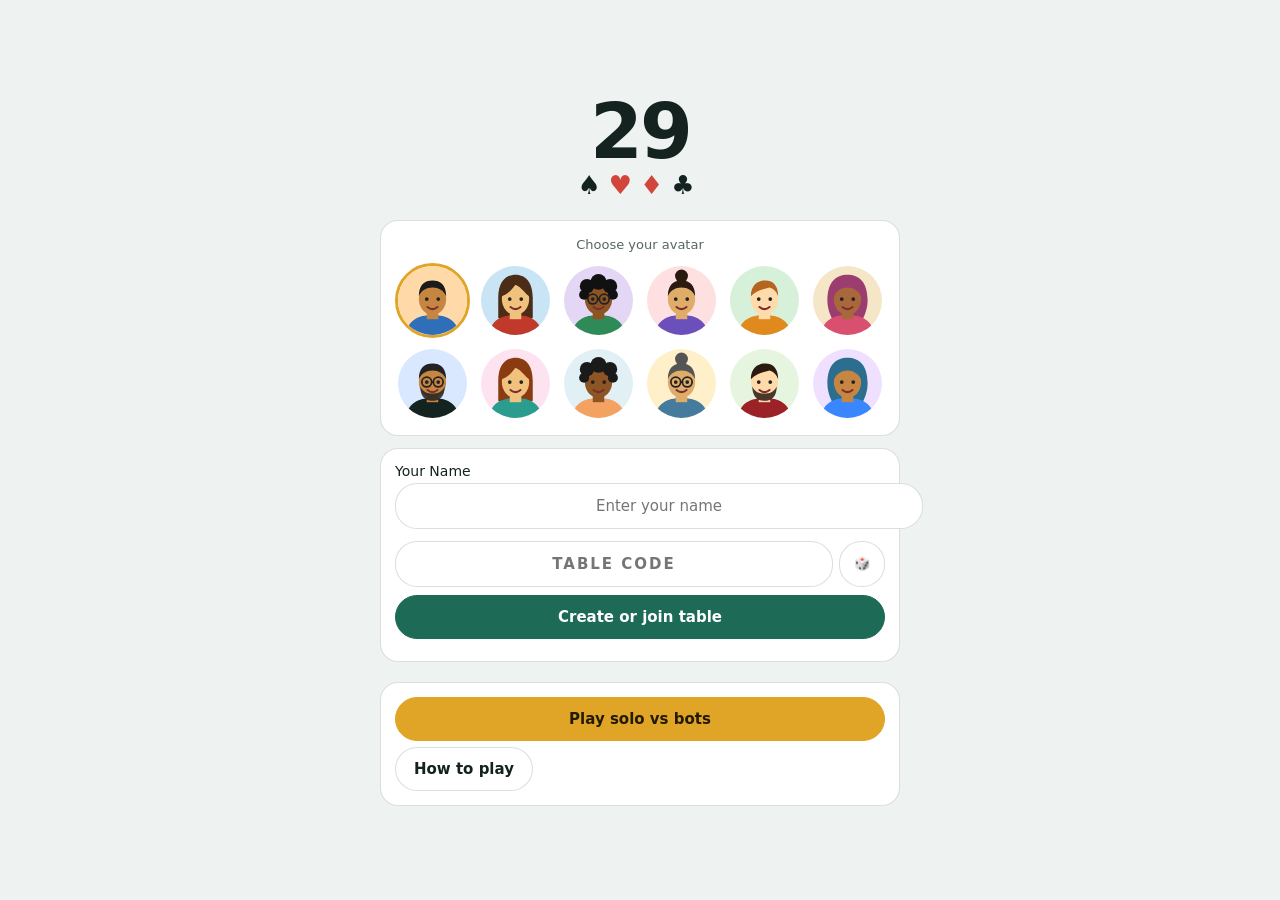
==== 29_Card_Game_v10.html @ a95c7216 "update" ====
<!DOCTYPE html>
<html lang="en"><head><meta charset="utf-8">
<meta name="viewport" content="width=device-width, initial-scale=1, viewport-fit=cover">
<meta name="theme-color" content="#0f4a3e">
<title>29 Card Game</title>
<style>
:root{--bg:#eef2f1;--sf:#fff;--tx:#14231f;--mut:#566761;--felt:#16604f;--felt2:#0e4538;--ac:#e0a526;--act:#1d6b57;--ln:#14231f26;--cw:clamp(46px,14.5vw,60px);--tw:clamp(42px,12.5vw,52px);--sr:94px;box-sizing:border-box;padding-top:env(safe-area-inset-top,0px);padding-bottom:env(safe-area-inset-bottom,0px)}
@media (prefers-color-scheme:dark){:root:not([data-theme="light"]){--bg:#0a110f;--sf:#17221f;--tx:#e6efec;--mut:#98aaa4;--felt:#12513f;--felt2:#0a3329;--act:#2f9a7e;--ln:#e6efec26}}
:root[data-theme="dark"]{--bg:#0a110f;--sf:#17221f;--tx:#e6efec;--mut:#98aaa4;--felt:#12513f;--felt2:#0a3329;--act:#2f9a7e;--ln:#e6efec26}
html,body{height:100%;margin:0;overscroll-behavior:none}
body{background:var(--bg);color:var(--tx);font-family:system-ui,-apple-system,"Segoe UI",Roboto,sans-serif;-webkit-tap-highlight-color:transparent;-webkit-user-select:none;user-select:none}
#app{max-width:480px;height:100%;margin:0 auto;display:flex;flex-direction:column}
#game{position:relative;display:flex;flex-direction:column;height:100%}
#lobby{flex:1;display:flex;flex-direction:column;justify-content:center;gap:12px;padding:24px;overflow:auto}
.logo{text-align:center;margin-bottom:8px}
.logo b{display:block;font-size:76px;line-height:1;font-weight:800;letter-spacing:-3px}
.logo span{font-size:26px;letter-spacing:8px}
.logo .r{color:#d2453a}
.lcard{background:var(--sf);border-radius:18px;padding:14px;border:1px solid var(--ln)}
#bar{display:flex;align-items:center;justify-content:space-between;gap:8px;padding:8px 14px 4px}
#chips{display:flex;gap:6px;flex-wrap:wrap}
.chip{background:var(--sf);border:1px solid var(--ln);border-radius:14px;padding:4px 10px;font-size:13px;white-space:nowrap}
.chip b{font-weight:700}
.chip.x{background:var(--ac);color:#241a00;border-color:var(--ac)}
#strip{display:flex;gap:8px;padding:4px 14px 8px}
.tm{flex:1;background:var(--sf);border:1px solid var(--ln);border-radius:14px;padding:6px 10px;display:flex;align-items:baseline;gap:8px;flex-wrap:wrap}
.tm.me{border-color:var(--act)}
.tm small{color:var(--mut);width:100%;font-size:11px}
.tm b{font-size:22px}
.tm b i{font-style:normal;font-size:13px;color:var(--mut);font-weight:500}
.tm span{margin-left:auto;font-size:12px;color:var(--mut)}
#table{position:relative;flex:1;min-height:0;margin:0 10px;border-radius:26px;background:radial-gradient(ellipse at center,var(--felt) 0%,var(--felt2) 100%);box-shadow:inset 0 0 0 3px #0003,0 4px 14px #0003;color:#fff}
.seat{position:absolute;text-align:center;font-size:13px;z-index:2}
#s2{top:10px;left:50%;transform:translateX(-50%)}
#s1{right:8px;top:50%;transform:translateY(-50%)}
#s3{left:8px;top:50%;transform:translateY(-50%)}
.av{width:44px;height:44px;border-radius:50%;background:#ffffff22;border:2px solid #ffffff55;display:flex;align-items:center;justify-content:center;font-weight:700;font-size:17px;margin:0 auto 3px;position:relative;transition:box-shadow .2s}
.on .av{border-color:var(--ac);box-shadow:0 0 0 4px #e0a52666}
.cnt{position:absolute;right:-7px;bottom:-5px;background:#000a;border-radius:10px;font-size:11px;font-weight:600;padding:1px 6px}
.sn{max-width:88px;overflow:hidden;text-overflow:ellipsis;white-space:nowrap}
.sn small{display:block;font-size:11px;color:inherit;opacity:.75;line-height:1.2}
.pic{display:block;width:100%;height:100%;border-radius:50%;overflow:hidden}
.pic svg{display:block;width:100%;height:100%}
#s0{left:50%;transform:translateX(-50%);bottom:8px}
.avg{display:grid;grid-template-columns:repeat(6,1fr);gap:8px}
.avb{padding:0;min-height:0;border:3px solid transparent;border-radius:50%;background:none;width:100%;aspect-ratio:1}
.avb.sel{border-color:var(--ac)}
#center{position:absolute;inset:0}
#cc{position:absolute;inset:0}
#fly{position:absolute;inset:0;z-index:6;pointer-events:none}
#cc .card,#fly .card{position:absolute;transform:translate(-50%,-50%)}
#cc .card,#fly .card{--cw:var(--tw)}
.s0{left:calc(50% + var(--tw)*.3);top:max(calc(100% - var(--sr) - var(--tw)*.71),calc(50% + 4px))}.s1{left:70%;top:50%}.s2{left:calc(50% - var(--tw)*.3);top:min(calc(var(--sr) + var(--tw)*.71),calc(50% - 4px))}.s3{left:30%;top:50%}
#fly .card{transition:left .7s ease-in,top .7s ease-in,opacity .7s ease-in,transform .7s ease-in}
.bonus{position:absolute;transform:translate(-50%,-50%);font-weight:800;font-size:26px;color:#ffd15c;opacity:0;transition:opacity .4s .3s;text-shadow:0 1px 4px #000}
.in0{animation:i0 .35s ease-out}.in1{animation:i3 .35s ease-out}.in2{animation:i2 .35s ease-out}.in3{animation:i1 .35s ease-out}
@keyframes i0{from{margin-top:150px;opacity:0}}@keyframes i1{from{margin-left:-150px;opacity:0}}
@keyframes i2{from{margin-top:-150px;opacity:0}}@keyframes i3{from{margin-left:150px;opacity:0}}
@media (prefers-reduced-motion:reduce){.in0,.in1,.in2,.in3{animation:none}#fly .card{transition:none}}
#tc{position:absolute;left:12px;top:10px;font-size:11px;text-align:center;opacity:.9}
.card{position:relative;width:var(--cw);height:calc(var(--cw)*1.42);background:linear-gradient(160deg,#fff 0%,#efede5 100%);color:#1b1f1d;border-radius:calc(var(--cw)*.13);border:1px solid #0004;font-family:Georgia,"Times New Roman",serif;box-shadow:0 2px 6px #0007,inset 0 0 0 2px #fff;flex:none;overflow:hidden}
.cn{position:absolute;left:calc(var(--cw)*.07);top:calc(var(--cw)*.05);width:calc(var(--cw)*.3);display:flex;flex-direction:column;align-items:center;line-height:1}
.cn b{font-size:calc(var(--cw)*.3);font-weight:700}
.cn i{font-style:normal;font-size:calc(var(--cw)*.26);margin-top:1px}
.cn.bt{left:auto;top:auto;right:calc(var(--cw)*.07);bottom:calc(var(--cw)*.05);transform:rotate(180deg)}
.pp{position:absolute;inset:0;display:flex;align-items:center;justify-content:center;font-size:calc(var(--cw)*.62);line-height:1}
.pp.md{flex-direction:column;font-size:calc(var(--cw)*.3)}
.pp.md::before{content:"";position:absolute;width:calc(var(--cw)*.6);height:calc(var(--cw)*.86);border:1.5px solid currentColor;border-radius:calc(var(--cw)*.1);opacity:.35}
.pp.md b{font-size:calc(var(--cw)*.48);font-weight:700}
.pp.md i{font-style:normal}
.pv{position:absolute;left:50%;bottom:calc(var(--cw)*.05);transform:translateX(-50%);font:700 calc(var(--cw)*.19)/1 system-ui,sans-serif;background:#1b1f1d14;color:#51635d;border-radius:8px;padding:2px 5px}
.card.r{color:#c4332b}

.back{background:radial-gradient(circle,#e0a526 0 3px,transparent 4px),repeating-linear-gradient(45deg,#24457f,#24457f 4px,#31609e 4px,#31609e 8px);border:2px solid #fff;width:30px;height:42px}
.ts{font-size:26px;line-height:1;background:#fff;color:#14231f;border-radius:50%;width:38px;height:38px;display:flex;align-items:center;justify-content:center;margin:2px auto 0}
.ts.r{color:#c0392b}
#msg{padding:8px 16px 0;font-size:14px;line-height:1.35;min-height:20px;text-align:center}
#hint{padding:0 16px;font-size:14px;color:var(--mut);text-align:center;min-height:17px;margin-top:2px}
#dock{padding:4px 10px 12px}
#act{display:flex;gap:8px;flex-wrap:wrap;justify-content:center;align-items:center;margin:6px 0;min-height:4px}
#act b{min-width:34px;text-align:center;font-size:22px}
#hand{display:flex;justify-content:center;padding-top:14px;min-height:calc(var(--cw)*1.42 + 16px)}
#hand .card{margin-left:calc(var(--cw)*-.34);cursor:pointer;transition:transform .12s}
#hand .card:first-child{margin-left:0}
#hand .ok{transform:translateY(-12px);box-shadow:0 8px 14px #0008,0 0 0 2px var(--ac)}
#hand .ok:active{transform:translateY(-20px) scale(1.05)}
#hand .dim{opacity:.4;filter:grayscale(.6)}
#hand .lock{margin-left:12px;cursor:default;outline:2px dashed var(--ac);outline-offset:1px}
#hand .lock::after{content:"locked";position:absolute;left:0;right:0;top:50%;transform:translateY(-50%);background:#14231fd0;color:#fff;font:600 calc(var(--cw)*.17)/1 system-ui,sans-serif;text-align:center;padding:4px 0}
button,input{font:inherit;font-size:15px;border-radius:22px;border:1px solid var(--ln);background:var(--sf);color:var(--tx);padding:0 18px;min-height:44px}
button{cursor:pointer;font-weight:600}
button:active{transform:scale(.97)}
button:disabled{opacity:.45}
button:focus-visible,input:focus-visible{outline:2px solid var(--ac);outline-offset:2px}
button.pri{background:var(--act);color:#fff;border-color:var(--act)}
button.gold{background:var(--ac);color:#241a00;border-color:var(--ac)}
button.sm{min-height:34px;font-size:13px;padding:0 14px}
input{width:100%;text-align:center;-webkit-user-select:text;user-select:text}
.res{text-align:center;line-height:1.5;width:100%;font-size:14px}
.seatrow{display:flex;justify-content:space-between;align-items:center;gap:8px;padding:8px 0;border-bottom:1px solid var(--ln)}
.note{font-size:13px;color:var(--mut);line-height:1.5;text-align:center;margin:0}
#sheet{position:fixed;inset:0;z-index:30;display:flex;align-items:flex-end;background:#0009}
.pn{background:var(--bg);width:100%;max-width:480px;margin:0 auto;border-radius:24px 24px 0 0;padding:18px 16px calc(18px + env(safe-area-inset-bottom,0px));max-height:82%;overflow:auto;-webkit-user-select:text;user-select:text}
.pn h2{margin:0 0 6px;font-size:18px}
table{width:100%;border-collapse:collapse;font-size:14px;margin:6px 0}
th,td{padding:6px;border-bottom:1px solid var(--ln);text-align:center}
th:first-child,td:first-child{text-align:left}
small{color:var(--mut)}
details{font-size:14px;line-height:1.5;color:var(--mut);margin-top:10px}
summary{cursor:pointer;color:var(--tx);font-weight:600}
.mb{position:fixed;inset:0;z-index:40;display:flex;align-items:center;justify-content:center;background:#000b;padding:20px}
.mp{background:var(--bg);border-radius:26px;padding:22px 18px;width:100%;max-width:380px;text-align:center;border-top:6px solid var(--ac);animation:pop .25s ease-out}
.mp.win{border-top-color:var(--act)}.mp.lose{border-top-color:#d2453a}
.mp h2{margin:0 0 6px;font-size:22px}
.mp p{margin:6px 0;font-size:14px;line-height:1.45}
.big{font-size:52px;font-weight:800;line-height:1.1;margin-top:6px}
.win .big{color:var(--act)}.lose .big{color:#d2453a}
.pick{display:flex;gap:10px;justify-content:center;margin:16px 0}
.pk{text-align:center;font-size:12px;color:var(--mut);cursor:pointer;width:calc(var(--cw) + 6px)}
.pk .card{margin:0 auto 6px;transition:transform .12s}
.pk.sel .card{outline:3px solid var(--ac);transform:translateY(-8px)}
.pk.sel{color:var(--tx);font-weight:700}
.mp{max-height:92vh;overflow:auto}
.opt{text-align:left;border:2px solid var(--ln);border-radius:14px;padding:10px 12px;margin-top:8px;cursor:pointer;background:var(--sf)}
.opt.sel{border-color:var(--ac)}
.opt b{display:block;font-size:15px}
.opt small{display:block;margin-top:2px;line-height:1.35}
#bar{flex-wrap:wrap}
.rb{display:flex;gap:5px;margin-left:auto}
.rb .sm{padding:0 10px}
#hand .sel2{transform:translateY(-26px) scale(1.06);z-index:3;box-shadow:0 12px 18px #000a,0 0 0 3px var(--ac)}
.qb{width:100%;display:flex;gap:6px;justify-content:center}
.ltbox{position:relative;height:260px;margin:8px 0;--sr:60px;--tw:60px}
.ltbox .card{position:absolute;transform:translate(-50%,-50%);--cw:60px}
.win2{outline:3px solid var(--ac)}
#rx{position:absolute;top:52px;right:14px;z-index:15;background:var(--sf);border:1px solid var(--ln);border-radius:22px;padding:6px;display:flex;gap:2px;box-shadow:0 6px 18px #0006}
#rx button{min-height:40px;width:40px;padding:0;font-size:22px;border:none;background:none}
.dots{position:absolute;top:-12px;left:50%;transform:translateX(-50%);background:#fff;border-radius:10px;padding:4px 7px;display:flex;gap:3px;box-shadow:0 1px 4px #0006;z-index:3}
.dots i{width:5px;height:5px;border-radius:50%;background:#14231f;animation:bl 1s infinite}
.dots i:nth-child(2){animation-delay:.15s}.dots i:nth-child(3){animation-delay:.3s}
@keyframes bl{0%,60%,100%{opacity:.25;transform:translateY(0)}30%{opacity:1;transform:translateY(-3px)}}
.bub{position:absolute;z-index:8;background:#fff;border-radius:18px;padding:4px 10px;font-size:28px;box-shadow:0 2px 8px #0006;animation:bp 2.4s ease-out forwards;pointer-events:none}
.b0{left:calc(50% + 34px);bottom:12px}.b1{right:62px;top:40%}.b2{left:calc(50% + 34px);top:14px}.b3{left:62px;top:40%}
@keyframes bp{0%{transform:scale(.4);opacity:0}12%{transform:scale(1.1);opacity:1}20%{transform:scale(1)}85%{opacity:1}100%{opacity:0;transform:translateY(-12px)}}
@media (prefers-reduced-motion:reduce){.dots i,.bub{animation:none}}
.late{animation:fin .35s 1.2s both}
@keyframes pop{from{transform:scale(.9);opacity:0}}@keyframes fin{from{opacity:0}}
@media (prefers-reduced-motion:reduce){.mp,.late{animation:none}}
/* trump reveal animation */
#rv{position:absolute;inset:0;z-index:9;display:flex;align-items:center;justify-content:center;pointer-events:none;border-radius:26px;background:radial-gradient(circle at 50% 50%,#000a 0%,#0007 70%);animation:rvbg 2.5s ease-in-out forwards}
.rvb{display:flex;flex-direction:column;align-items:center;gap:14px;perspective:700px;animation:rvout 2.5s ease-in forwards}
.rvk{position:relative;width:92px;height:130px;animation:rvflip 2.5s cubic-bezier(.3,.1,.2,1) forwards}
.rvf{position:absolute;inset:0;border-radius:12px;border:2px solid #fff;box-shadow:0 8px 24px #000a}
.rvbk{animation:rvbk 2.5s ease-in forwards;background:radial-gradient(circle,#e0a526 0 5px,transparent 6px),repeating-linear-gradient(45deg,#24457f,#24457f 6px,#31609e 6px,#31609e 12px)}
.rvk{--cw:92px}
.rvfr{transform:scaleX(0);border:0;animation:rvfr 2.5s ease-out forwards,rvglow 2.5s ease-out forwards}
.tface{width:100%;height:100%;border-radius:12px;background:linear-gradient(160deg,#fff 0%,#efede5 100%);color:#1b1f1d;display:flex;flex-direction:column;align-items:center;justify-content:center;font-family:Georgia,"Times New Roman",serif}
.tface.r{color:#c4332b}.tface b{font-size:58px;line-height:1;font-weight:400}.tface small{color:inherit;font-size:12px;font-weight:700;margin-top:6px;font-family:system-ui,sans-serif}
.rvfr .card{width:100%;height:100%;border-radius:12px}
.rvt{text-align:center;color:#fff;font-weight:800;font-size:20px;text-shadow:0 2px 8px #000;opacity:0;animation:rvtx 2.5s ease-out forwards}
.rvt small{display:block;font-size:13px;font-weight:600;opacity:.85;margin-top:3px}
.ts.hid{visibility:hidden}
.ts.pop{animation:tspop .45s cubic-bezier(.3,1.6,.5,1)}
@keyframes rvbg{0%{opacity:0}12%{opacity:1}82%{opacity:1}100%{opacity:0}}
@keyframes rvout{0%,80%{transform:scale(1);opacity:1}100%{transform:scale(.5);opacity:0}}
@keyframes rvflip{0%{transform:translateY(40px) scale(.4);opacity:0}14%{transform:translateY(0) scale(1);opacity:1}26%{transform:rotate(-4deg)}34%{transform:rotate(4deg)}46%{transform:translateY(-6px) scale(1.25) rotate(0)}68%,100%{transform:translateY(0) scale(1.15)}}
@keyframes rvbk{0%,44%{transform:scaleX(1)}56%,100%{transform:scaleX(0)}}
@keyframes rvfr{0%,56%{transform:scaleX(0)}68%,100%{transform:scaleX(1)}}
@keyframes rvglow{0%,55%{box-shadow:0 8px 24px #000a}68%{box-shadow:0 0 0 5px #e0a526,0 0 40px 14px #e0a526aa}100%{box-shadow:0 0 0 3px #e0a526,0 0 22px 6px #e0a52688}}
@keyframes rvtx{0%,56%{opacity:0;transform:translateY(8px)}70%,100%{opacity:1;transform:none}}
@keyframes tspop{from{transform:scale(0)}}
@media (prefers-reduced-motion:reduce){#rv,.rvb,.rvk,.rvbk,.rvfr,.rvt,.ts.pop{animation:none}.rvbk{display:none}.rvfr{transform:none}.rvk{transform:scale(1.1)}.rvt{opacity:1}}
/* six-pip match board */
:root{--poff:#c3cbc8;--pred:#ff3b30;--pblk:#0c0f0e;--pbd:#14231f55}
@media (prefers-color-scheme:dark){:root:not([data-theme="light"]){--poff:#3b4743;--pbd:#e6efec77}}
:root[data-theme="dark"]{--poff:#3b4743;--pbd:#e6efec77}
.pips{display:flex;gap:6px;align-items:center}
.pip{--d:14px;display:block;width:var(--d);height:var(--d);border-radius:50%;background:var(--poff);border:2px solid transparent;box-sizing:border-box;flex:none}
.pip.r{background:var(--pred);box-shadow:0 0 8px 1px #ff3b3099,inset 0 0 0 1px #fff4}
.pip.b{background:var(--pblk);border-color:var(--pbd);box-shadow:0 0 5px 0 #0006}
.pips.lg{gap:10px}.pips.lg .pip{--d:24px}
.pips.sm{gap:3px}.pips.sm .pip{--d:10px;border-width:1px}
.pip.chg{animation:pipc .5s ease-out}
@keyframes pipc{from{background:var(--pf);border-color:transparent;box-shadow:none;transform:scale(1.4)}}
.pips.done{animation:pdone 1.2s ease-out}
.pips.done.r{--fc:#ff3b30}.pips.done.k{--fc:#000}
@keyframes pdone{35%{transform:scale(1.1);filter:drop-shadow(0 0 7px var(--fc))}}
.pips.dly .pip.chg,.pips.dly.done{animation-delay:1.2s;animation-fill-mode:backwards}
.tm .pips{width:100%;margin-top:3px}
.board{display:grid;gap:8px;margin:10px 0}
.bteam{background:var(--sf);border:1px solid var(--ln);border-radius:14px;padding:10px 12px}
.bteam.me{border-color:var(--act)}
.bth{display:flex;align-items:flex-start;justify-content:space-between;margin-bottom:8px;text-align:left;line-height:1.3}
.bsc{font-size:26px;font-weight:800;line-height:1}
.mp .board{text-align:left}
.ht td:last-child{white-space:nowrap}
.ht .pips{margin-bottom:3px}
@media (prefers-reduced-motion:reduce){.pip.chg,.pips.done{animation:none}}
/* responsive: phone, landscape phone, tablet, desktop */
#game{overflow-y:auto}#table{min-height:250px}
@media (hover:hover){#hand .ok:not(.sel2):hover{transform:translateY(-18px)}}
@media (max-height:700px){.av{width:38px;height:38px;font-size:15px}.sn small{display:none}:root{--sr:80px}}
@media (min-width:700px){:root{--cw:70px;--tw:64px;--sr:110px}#app{max-width:780px}#lobby{width:100%;max-width:520px;align-self:center}.mp{max-width:460px}.pn{max-width:640px}.av{width:56px;height:56px;font-size:20px}.sn{max-width:120px;font-size:14px}.seat{font-size:14px}#msg{font-size:16px;padding-top:10px}#hint{font-size:15px}.chip{font-size:14px}.tm b{font-size:26px}#table{margin:0 16px}#s2{top:14px}#dock{padding:6px 16px 18px}}
@media (min-width:700px) and (max-height:700px){:root{--sr:92px}.av{width:44px;height:44px;font-size:17px}}
@media (min-width:1100px){:root{--cw:82px;--tw:76px;--sr:122px}#app{max-width:1020px}.av{width:64px;height:64px;font-size:22px}}
@media (min-width:1100px) and (max-height:760px){:root{--cw:66px;--tw:60px;--sr:100px}.av{width:48px;height:48px;font-size:18px}}
@media (orientation:landscape) and (max-height:520px){:root{--cw:54px;--tw:48px;--sr:76px}#table{flex:none;height:300px}}
[hidden]{display:none!important}
</style></head><body>
<div id="app">
<div id="lobby"></div>
<div id="game" hidden>
<div id="bar"><div id="chips"></div><div class="rb"><button class="sm" id="snb" onclick="toggleSnd()" aria-label="Sound on or off"></button><button class="sm" onclick="toggleRx()" aria-label="Reactions">💬</button><button class="sm" onclick="openLast()">Last trick</button><button class="sm" onclick="openSheet(true)" aria-label="Open scores">Scores</button></div></div>
<div id="rx" hidden><button onclick="sendReact('👍')">👍</button><button onclick="sendReact('😂')">😂</button><button onclick="sendReact('😮')">😮</button><button onclick="sendReact('👏')">👏</button><button onclick="sendReact('😢')">😢</button><button onclick="sendReact('🔥')">🔥</button></div>
<div id="strip"></div>
<div id="table">
<div class="seat" id="s2"></div><div class="seat" id="s1"></div><div class="seat" id="s3"></div><div class="seat" id="s0"></div>
<div id="center"><div id="cc"></div><div id="fly"></div></div>
</div>
<div id="msg" aria-live="polite"></div><div id="hint"></div>
<div id="dock"><div id="act"></div><div id="hand"></div></div>
</div>
</div>
<div id="modal" class="mb" hidden></div>
<div id="lt" class="mb" hidden onclick="this.hidden=true"></div>
<div id="sheet" hidden onclick="if(event.target===this)openSheet(false)"><div class="pn">
<h2>Scores</h2><div id="sb"></div><div id="hist" class="note" style="text-align:left"></div>
<details><summary>How to play</summary>
<p>Partners sit opposite. Card order in each suit: J, 9, A, 10, K, Q, 8, 7. Points: J 3, 9 2, A 1, 10 1. A deal has 28 points.</p>
<p>Bid 16–28 on your first 4 cards. Then the opponents may double the stakes (×2) and the bidder may redouble (×4). Single Hand: after trump is set and before the first lead, any player may declare it. They play alone, their partner sits out, and they must win all 8 tricks: +3 game points if they do, −3 if they lose any trick. The bidding team’s pips move one step per game point: 1, 2 or 4 steps at stakes ×1, ×2 or ×4.</p>
<p>The bidder picks one card to set the trump suit. That card stays in the bidder’s hand and can be played normally, and trump stays hidden. Two other choices: Joker means no trump this deal. 7th card means the suit of the bidder’s 7th card is trump; the bidder sees it but cannot play it until someone asks for trump or it is the last trick. Everyone then gets 4 more cards.</p>
<p>Follow the lead suit. If you cannot, you may ask for trump before you play. Once you play your card you cannot ask on that turn. After trump is asked, you must play a trump card if you hold one. The highest trump wins, otherwise the highest card of the lead suit. If trump is revealed during a trick, every trump-suit card in that trick counts as trump, even one played before the reveal.</p>
<p>Royals: K and Q of trump, once your team has won a trick. The bid drops by 4 for the bidding team, or rises by 4 if the opponents declare. Match scoring uses six pips per team. A made bid turns a black pip off, or else an off pip red. A failed bid turns a red pip off, or else an off pip black. Only the bidding team’s pips change. Six red pips (+6) win the match; six black pips (−6) lose it.</p>
<p>Online: all cards are stored in the shared table data, so use it for friendly games.</p></details>
<div class="row" style="margin-top:12px"><button class="pri" style="width:100%" onclick="openSheet(false)">Done</button></div>
</div></div>
<script>
const $=id=>document.getElementById(id);
const cleanN=n=>String(n||'Player').replace(/[<>&"'`\\]/g,'').trim().slice(0,16)||'Player';
var syncErr=0;
const SU=['♠','♥','♦','♣'],RK=['J','9','A','10','K','Q','8','7'],PT={J:3,9:2,A:1,10:1};
const tm=s=>s%2,pt=c=>PT[c.r]||0,red=c=>c.s===1||c.s===2,cid=c=>c.s+c.r;
let warnSeen=-1,G=null,solo=false,isHost=false,uid=null,uname='Player',me=0,db=null,tdoc=null,code='',seats=[null,null,null,null],lastN={},baseline=true,tmr=0,hb=16,seenQ=-1,seenT=new Set(),wr=false,dirty=false,lmsg='',wasMine=false,selT=null,dismissId=-1,ml=false,myAv=loadAv(),selP=null,seenR=-1,lastId=-1,overId=-1,lastMsg='',lastRx=0,snOn=loadSn(),ws=null,wsOnline=false;
const sh=a=>{for(let i=a.length-1;i>0;i--){const j=Math.random()*(i+1)|0;[a[i],a[j]]=[a[j],a[i]]}return a};
const srt=h=>h.sort((a,b)=>a.s-b.s||a.o-b.o);
const openSheet=v=>{$('sheet').hidden=!v};

/* ===== match scoring: six pips per team (pure logic, no UI) =====
   pip value: 1 = red (+1), -1 = black (-1), 0 = off. Team score = reds - blacks = sum of its pips.
   Only the bidding team's pips move, one pip per game point. */
const NP=6;
let undoArm=false,undoT=0,pipPrev=null,devSeen='',devTm='',shSeen=-1,shTm=-1;
const freshPips=()=>[Array(NP).fill(0),Array(NP).fill(0)];
const clonePips=P=>P.map(a=>a.slice());
const pipScore=a=>a.reduce((x,v)=>x+v,0);
const pipsFull=(a,v)=>a.every(x=>x===v);
const sg=n=>n>0?'+'+n:n<0?'\u2212'+(-n):'0';
function pipStep(a,ok){
  const n=a.slice();
  if(ok){const b=n.lastIndexOf(-1);if(b>=0)n[b]=0;else{const o=n.indexOf(0);if(o>=0)n[o]=1}}
  else{const r=n.lastIndexOf(1);if(r>=0)n[r]=0;else{const o=n.indexOf(0);if(o>=0)n[o]=-1}}
  return n;
}
/* winning team index, or -1 while the match is still open: six red wins, six black loses */
function pipWinner(P){for(let t=0;t<2;t++){if(pipsFull(P[t],1))return t;if(pipsFull(P[t],-1))return 1-t}return -1}
/* returns new pips after a finished hand: k game points applied to the bidding team only; stops once the match is decided */
function applyHand(P,bt,ok,k){
  const n=clonePips(P);
  for(let i=0;i<k&&pipWinner(n)<0;i++)n[bt]=pipStep(n[bt],ok);
  return n;
}
/* ===== end match scoring ===== */

/* ===== engine: runs on the host (or locally in solo) ===== */
/* ===== Single Hand: after trump is set and before the first lead, any player may play alone and must win all 8 tricks.
   The caller's partner sits out (tricks have 3 cards). Made: +3 game points for the caller's team, failed: -3. ===== */
const tl=()=>G.sh>=0?3:4;
const nxt=p=>{let n=(p+1)%4;if(G.sh>=0&&n===(G.sh+2)%4)n=(n+1)%4;return n};
function shStrong(p){   /* bots only call it with a near-certain hand: six or more top-run tricks */
  let n=0;for(let s=0;s<4;s++){let o=0;while(G.hands[p].some(c=>c.s===s&&c.o===o))o++;n+=o}return n>=6;
}
function declareSh(p){
  G.sh=p;G.phase='play';G.turn=p;G.shev=1;
  G.msg='@'+p+' declares SINGLE HAND: alone, all 8 tricks. @'+(p+2)%4+' sits out.';
}
function shNext(){G.shi++;if(G.shi>=4){G.phase='play';G.turn=(G.dealer+1)%4}else G.turn=(G.dealer+1+G.shi)%4}
function botSh(){while(G.phase==='sh'&&G.bots[G.turn]){if(shStrong(G.turn)){declareSh(G.turn);return}shNext()}}
function openSh(){G.phase='sh';G.shi=0;G.turn=(G.dealer+1)%4;botSh()}
function newRound(){
  const d=[];for(let s=0;s<4;s++)RK.forEach((r,o)=>d.push({s,r,o}));sh(d);
  const o=G,dealer=o.dealer==null?3:(o.dealer+1)%4,f=(dealer+1)%4;
  G={id:(o.id||0)+1,q:o.q||0,pid:o.pid,names:o.names,bots:o.bots,av:o.av,pips:o.pips||freshPips(),hist:o.hist||[],dealer,last:o.last||null,rq:o.rq||0,react:o.react||null,
    hands:[0,1,2,3].map(i=>srt(d.slice(i*4,i*4+4))),rest:[0,1,2,3].map(i=>d.slice(16+i*4,20+i*4)),
    sh:-1,shi:0,shev:0,bid:0,bidder:-1,passed:[0,0,0,0],stake:1,dl:[],di:0,trump:-1,tcard:null,nt:false,rev:false,forced:-1,trick:[],n:0,pts:[0,0],tricks:[0,0],roy:false,
    phase:'bid',turn:f,msg:'New deal. @'+f+' bids first.'};
  hb=16;bidNext();
}
function bidNext(){
  const act=[0,1,2,3].filter(i=>!G.passed[i]);
  if(G.bid===28||act.length===1){
    if(!G.bid){G.bid=16;G.bidder=act[0];G.msg='All passed. @'+act[0]+' must bid 16.'}
    return endBid();
  }
  while(G.passed[G.turn])G.turn=(G.turn+1)%4;
}
function doBid(p,b){
  if(b){G.bid=b;G.bidder=p;G.msg='Bid: @'+p+' '+b+'.'}else{G.passed[p]=1;G.msg='@'+p+': pass.'}
  G.turn=(p+1)%4;bidNext();
}
function est(p){const h=G.hands[p];return h.reduce((a,c)=>a+pt(c),0)}
function botBid(p){
  const h=G.hands[p],cnt=[0,0,0,0];h.forEach(c=>cnt[c.s]++);
  let t=14+est(p)*1.4+(Math.max(...cnt)>=3?2:0)+(h.some(c=>c.r==='J')?1:0)+Math.random()*2-1;
  if(G.bidder>=0&&G.bidder!==p&&tm(G.bidder)===tm(p))t-=3;
  t=Math.min(24,Math.round(t));const need=Math.max(16,G.bid+1);
  return need<=t?need:0;
}
/* bidding done -> opponents may double -> bidder may redouble -> trump */
function endBid(){
  G.phase='dbl';G.dl=[(G.bidder+1)%4,(G.bidder+3)%4];G.di=0;G.turn=G.dl[0];
  G.msg='@'+G.bidder+' won the bid at '+G.bid+'. Opponents may double.';
}
function doDbl(p,d){
  if(d){G.stake=2;G.phase='rdbl';G.turn=G.bidder;G.msg='@'+p+' doubles: stakes ×2. @'+G.bidder+' may redouble.';G.dev={n:(G.dev?G.dev.n:0)+1,p,x:2}}
  else{G.di++;if(G.di>=2)toTrump();else{G.turn=G.dl[G.di];G.msg='@'+p+': no double.'}}
}
function doRdbl(p,d){if(d){G.stake=4;G.dev={n:(G.dev?G.dev.n:0)+1,p,x:4}}toTrump(d?'@'+p+' redoubles: stakes ×4. ':(' @'+p+' keeps ×2. '))}
function toTrump(pre){
  G.phase='trump';G.turn=G.bidder;
  G.msg=(pre||(G.stake>1?'':'No double. '))+'@'+G.bidder+' picks a face-down trump card.';
}
const botDbl=p=>est(p)>=5||(est(p)>=4&&G.bid>=21);
const botRdbl=p=>est(p)>=5;
function botTrump(){
  const h=G.hands[G.bidder];let bs=-1,bc=null;
  for(let s=0;s<4;s++){const cs=h.filter(c=>c.s===s);if(!cs.length)continue;
    const v=cs.length*3+cs.reduce((a,c)=>a+pt(c)*2,0)+(cs.some(c=>c.r==='J')?3:0);
    if(v>bs){bs=v;bc=cs.slice().sort((a,b)=>b.o-a.o)[0]}}
  return bc;
}
/* Joker = no trump. 7th card = bidder's 7th dealt card is kept aside (seen by the bidder) and sets trump. */
function setTrumpMode(p,m,w){
  if(m==='nt'){
    G.nt=true;G.rev=true;G.trump=-1;
    G.hands.forEach((h,i)=>{h.push(...G.rest[i]);srt(h)});
    G.msg='Joker: no trump this deal. The last 4 cards are dealt.';
  }else{
    const c=G.rest[p].splice(2,1)[0];G.tcard=c;G.trump=c.s;
    G.hands.forEach((h,i)=>{h.push(...G.rest[i]);srt(h)});
    G.msg='Trump comes from the 7th card of @'+p+', kept aside. The last cards are dealt.';
  }
  G.phase='play';G.turn=(G.dealer+1)%4;
  /* 7th-card trump but none of the bidder's other 7 cards is a point card (J, 9, A, 10): cancel or continue */
  if(m==='7th'&&!w&&G.hands[p].every(c=>pt(c)===0)){G.phase='no7';G.turn=p;G.msg='@'+p+' has no point card among the other 7 cards. Cancel this deal or continue?'}
  else openSh();
}
function setTrump(p,c){
  G.tcard=null;G.trump=c.s;  /* the chosen card stays in the bidder's hand, playable; only the 7th-card trump is locked */
  G.hands.forEach((h,i)=>{h.push(...G.rest[i]);srt(h)});
  G.phase='play';G.turn=(G.dealer+1)%4;G.msg='Trump suit is set and hidden. The last 4 cards are dealt.';openSh();
}
/* legal moves. reveal=true only BEFORE the player has played this turn */
function moves(p){
  const h=G.hands[p],t=G.trick;
  if(!t.length)return{cards:h,reveal:false};
  const f=h.filter(c=>c.s===t[0].c.s);
  if(f.length)return{cards:f,reveal:false};
  if(G.rev){
    if(G.forced===p){const tr=h.filter(c=>c.s===G.trump);if(tr.length)return{cards:tr,reveal:false}}
    return{cards:h,reveal:false};
  }
  return{cards:h,reveal:true};
}
function reveal(p){
  G.rev=true;G.forced=p;
  if(G.tcard){G.tcs=G.tcard;G.hands[G.bidder].push(G.tcard);srt(G.hands[G.bidder]);G.tcard=null}
  G.msg='Trump is '+SU[G.trump]+(p===G.bidder?', revealed by @':', asked by @')+p+'. @'+p+' must play now.';
}
function canRoy(p){
  if(G.sh>=0||G.roy||!G.rev||!G.tricks[tm(p)])return false;
  const h=G.hands[p];return h.some(c=>c.s===G.trump&&c.r==='K')&&h.some(c=>c.s===G.trump&&c.r==='Q');
}
function declare(p){
  G.roy=true;G.bid+=tm(p)===tm(G.bidder)?-4:4;
  G.msg='Royals declared by @'+p+'. The bid is now '+G.bid+'.';
}
function cls(x,ls){return x.c.s===G.trump&&G.rev&&ls!==G.trump?2:x.c.s===ls?1:0}  /* G.rev (not x.tr): a trump-suit card played before the reveal still counts once trump is revealed in the same trick */
function winIdx(t){
  const ls=t[0].c.s;let b=0;
  for(let i=1;i<t.length;i++){const a=cls(t[i],ls),z=cls(t[b],ls);if(a>z||(a===z&&a>0&&t[i].c.o<t[b].c.o))b=i}
  return b;
}
const wins=(p,c)=>{const t=G.trick.concat({p,c,tr:G.rev});return t[winIdx(t)].p===p};
function play(p,c){
  const h=G.hands[p];h.splice(h.indexOf(c),1);
  G.trick.push({p,c,tr:G.rev});
  if(G.forced===p)G.forced=-1;
  if(G.trick.length<tl())G.turn=nxt(p);
}
function resolve(){
  const w=G.trick[winIdx(G.trick)],v=G.trick.reduce((a,x)=>a+pt(x.c),0);
  G.pts[tm(w.p)]+=v;G.tricks[tm(w.p)]++;
  G.last={q:++G.q,w:w.p,v,cards:G.trick.map(x=>({p:x.p,c:x.c}))};
  G.msg='Trick to @'+w.p+': +'+v+' point'+(v===1?'':'s')+'.';
  botReact(w.p,v);
  G.trick=[];G.n++;G.turn=w.p;
  if(G.n===8||(G.sh>=0&&w.p!==G.sh))return endRound();   /* single hand: the caller losing any trick ends it */
  if(G.n===7&&!G.rev&&G.trump>=0){if(G.tcard){G.tcs=G.tcard;G.hands[G.bidder].push(G.tcard);G.tcard=null}G.rev=true;G.msg+=' Trump is revealed for the last trick.'}
}
function endRound(){
  const sh=G.sh>=0,bt=tm(sh?G.sh:G.bidder),got=sh?G.tricks[bt]:G.pts[bt],ok=sh?G.tricks[bt]===8:got>=G.bid,k=sh?3:G.stake;
  const before=clonePips(G.pips);
  G.pips=applyHand(before,bt,ok,k);G.rev=true;G.phase='over';
  G.hist.push({n:G.hist.length+1,bt,bid:sh?0:G.bid,got,ok,k,sh:sh?1:0,before,after:clonePips(G.pips)});
}
const mw=()=>pipWinner(G.pips);
/* undo the last completed hand: restore the exact pip states from before it (match status follows from the pips) */
function undoHand(p){
  const r=G.hist.pop();G.pips=clonePips(r.before);
  if(G.phase==='over'){G.dealer=(G.dealer+3)%4;newRound();G.msg='Hand '+r.n+' undone by @'+p+'. Pips restored. New deal: @'+G.turn+' bids first.'}
  else G.msg='Hand '+r.n+' undone by @'+p+'. Pips restored.';
}
function botPlay(p){
  if(G.phase!=='play'||G.turn!==p||G.trick.length>=tl())return;
  if(canRoy(p))declare(p);
  const m=moves(p),t=G.trick;
  if(m.reveal){
    /* a bot asks for trump as its own step, before it plays */
    const w=t.length?t[winIdx(t)]:null,pw=w&&tm(w.p)===tm(p);
    const has=G.hands[p].some(c=>c.s===G.trump)||(p===G.bidder&&G.tcard);
    if(!pw&&has&&t.reduce((a,x)=>a+pt(x.c),0)>=1){reveal(p);return commit()}
  }
  const cs=m.cards;let pick;
  if(!t.length){
    const pool=(!G.rev&&cs.some(c=>c.s!==G.trump))?cs.filter(c=>c.s!==G.trump):cs;
    pick=pool.slice().sort((a,b)=>a.o-b.o||pt(b)-pt(a))[0];
  }else{
    const pw=tm(t[winIdx(t)].p)===tm(p),win=cs.filter(c=>wins(p,c));
    if(pw)pick=cs.slice().sort((a,b)=>pt(b)-pt(a)||b.o-a.o)[0];
    else if(win.length)pick=win.sort((a,b)=>(a.s===G.trump)-(b.s===G.trump)||b.o-a.o)[0];
    else pick=cs.slice().sort((a,b)=>pt(a)-pt(b)||b.o-a.o)[0];
  }
  play(p,pick);commit();
}
function apply(p,a){
  if(!G||p<0)return;
  const t=a.t,h=G.hands[p];
  if(t==='react'){if(['👍','😂','😮','👏','😢','🔥'].includes(a.e)){G.react={q:++G.rq,p,e:a.e};commit()}return}
  if(t==='undo'){if(!G.hist.length)return;undoHand(p);commit();return}
  if(t==='bid'&&G.phase==='bid'&&G.turn===p){const b=+a.b;if(b===0||(b>=Math.max(16,G.bid+1)&&b<=28))doBid(p,b);else return}
  else if(t==='dbl'&&G.phase==='dbl'&&G.turn===p)doDbl(p,!!a.d);
  else if(t==='rdbl'&&G.phase==='rdbl'&&G.turn===p)doRdbl(p,!!a.d);
  else if(t==='sh'&&G.phase==='sh'&&G.turn===p){if(a.d)declareSh(p);else{shNext();botSh()}}
  else if(t==='trump'&&G.phase==='trump'&&G.bidder===p){
    if(a.m==='7th'&&a.w&&h.every(c=>pt(c)===0)){setTrumpMode(p,'7th',1);G.warn=p;G.msg='@'+p+' has no point cards but wants to continue. Trump is hidden.'}
    else if(a.m==='nt'||a.m==='7th')setTrumpMode(p,a.m);
    else{const c=h.find(x=>cid(x)===a.c);if(!c)return;setTrump(p,c)}
  }
  else if(t==='no7'&&(G.phase==='no7'||G.phase==='trump')&&G.bidder===p){
    if(a.c){G.dealer=(G.dealer+3)%4;newRound();G.msg='Deal cancelled: @'+p+' had no point cards for a 7th-card trump. New deal: @'+G.turn+' bids first.'}
    else if(G.phase==='no7'){G.phase='play';G.turn=(G.dealer+1)%4;G.warn=p;G.msg='@'+p+' has no point cards but wants to continue. Trump is hidden.';openSh()}
  }
  else if(G.phase==='play'&&G.trick.length<tl()&&G.turn===p){
    if(t==='play'){const c=h.find(x=>cid(x)===a.c);if(!c||!moves(p).cards.includes(c))return;play(p,c)}
    else if(t==='reveal'&&moves(p).reveal)reveal(p);
    else if(t==='roy'&&canRoy(p))declare(p);
    else return;
  }
  else if(t==='next'&&G.phase==='over'){if(mw()>=0){G.pips=freshPips();G.hist=[]}newRound()}
  else return;
  commit();
}
function kick(){
  clearTimeout(tmr);
  if(!G||!(solo||isHost))return;
  const bt=i=>G.bots[i],go=(ms,f)=>{tmr=setTimeout(f,ms)};
  if(G.phase==='bid'&&bt(G.turn))go(900,()=>apply(G.turn,{t:'bid',b:botBid(G.turn)}));
  else if(G.phase==='dbl'&&bt(G.turn))go(1000,()=>apply(G.turn,{t:'dbl',d:botDbl(G.turn)}));
  else if(G.phase==='rdbl'&&bt(G.turn))go(1000,()=>apply(G.turn,{t:'rdbl',d:botRdbl(G.turn)}));
  else if(G.phase==='no7'&&bt(G.bidder))go(1500,()=>apply(G.bidder,{t:'no7',c:Math.random()<.6?1:0}));
  else if(G.phase==='trump'&&bt(G.bidder))go(1300,()=>apply(G.bidder,Math.random()<.15?(G.hands[G.bidder].every(c=>pt(c)===0)&&Math.random()<.5?{t:'no7',c:1}:{t:'trump',m:'7th',w:1}):{t:'trump',c:cid(botTrump())}));
  else if(G.phase==='play'){
    if(G.trick.length===tl())go(1300,()=>{resolve();commit()});
    else if(bt(G.turn))go(900,()=>botPlay(G.turn));
  }
}
function commit(){render();if(solo){try{localStorage.setItem(SAVEK,JSON.stringify(G))}catch(e){}}kick();if(!solo&&isHost&&G)sync()}

/* ===== multiplayer plumbing (WebSocket) ===== */
let inRoom=false;  // true when we've joined/created a room

function openWs(){
  ws=new WebSocket('ws://'+location.host+'/ws');
  ws.onopen=()=>{wsOnline=true;syncErr=0;inRoom=false;
    if(lmsg&&lmsg.includes('Online tables'))lmsg='';
    render();
  };
  ws.onmessage=e=>{try{const d=JSON.parse(e.data);handleServerMsg(d)}catch(er){console.error(er)}};
  ws.onclose=()=>{wsOnline=false;if(solo)return;syncErr=1;setTimeout(openWs,2000)};
  ws.onerror=()=>{wsOnline=false;syncErr=1};
}
function wSend(obj){
  if(ws&&ws.readyState===WebSocket.OPEN)ws.send(JSON.stringify(obj));
}
function handleServerMsg(d){
  const t=d.type;
  if(t==='room-created'||t==='room-joined'){
    code=d.roomId;
    uname=d.players?d.players.find(p=>p&&p.seat===0)?.name||uname||'Player':'Player';
    seats=d.players||[];
    isHost=d.hostSeat===0;
    me=d.players?d.players.findIndex(p=>p&&p.name===uname&&p.connected!==false):0;
    if(me<0)me=0;
    inRoom=true;
    renderLobby();
  }
  else if(t==='room-updated'){
    seats=d.players||[];
    // If gameState is set (non-empty), transition to game
    if(d.gameState&&d.gameState!==''){
      try{
        G=JSON.parse(d.gameState);
        me=G?G.pid.indexOf(uname):0;
        if(me<0)me=0;
      }catch(e){}
    }
    renderLobby();
  }
  else if(t==='game-started'){
    // Host signals game start — v10 engine will initialise
    code=d.roomId;
    isHost=d.hostSeat===0;
    seats=d.players||[];
    // We're now in a game — initialise a fresh round
    if(isHost){
      const av=seats.map(p=>p?p.av||0:0);
      const bots=seats.map(p=>!p);
      G={pid:seats.map(p=>p?p.name:null),names:seats.map((p,i)=>p?p.name:BN[i]),bots:bots,av:av};
      newRound();
      commit();
      // Immediately push initial state
      setTimeout(()=>sync(),100);
    }else{
      // Non-host: wait for host to send game state
      lmsg='Waiting for host to start...';
      renderLobby();
    }
  }
  else if(t==='game-state-sync'){
    // Full game state broadcast from host
    if(d.state){
      try{
        const newState=JSON.parse(d.state);
        // Only apply if this is a newer game state
        if(!G || G.id !== newState.id){
          G=newState;
          seats=d.players||seats;
          me=G?G.pid.indexOf(uname):0;
          if(me<0)me=0;
        }
        render();
      }catch(e){}
    }
  }
  else if(t==='relay-action'){
    // Host received a relayed action from a non-host player
    if(isHost){
      try{
        const action=JSON.parse(d.action);
        apply(d.from, action);
        commit();
      }catch(e){}
    }
  }
  else if(t==='game-cancelled'){
    G=null;inRoom=false;code='';renderLobby();
  }
  else if(t==='player-status'){
    // Update player connection status
    if(d.seat!==undefined){
      seats[d.seat]={...seats[d.seat],connected:d.connected};
    }
  }
}
async function sync(){
  if(!ws||ws.readyState!==WebSocket.OPEN)return;
  if(wr){dirty=true;return}
  wr=true;
  try{
    wSend({type:'game-state',state:JSON.stringify(G)});
    syncErr=0;
  }catch(e){syncErr=1}
  wr=false;
  if(dirty){dirty=false;sync()}
  else if(syncErr){setTimeout(sync,3000);if(G)render()}
}
function act(a){
  if(solo||isHost)return apply(me,a);
  if(me<0)return;
  wSend({type:'action',a:JSON.stringify(a)});
}
function joinT(){
  const nameInput=$('playerName');
  const codeInput=$('code');
  const name=nameInput?nameInput.value.trim():uname;
  if(!name){lmsg='Please enter your name';renderLobby();return}
  uname=name;
  const c=codeInput?codeInput.value.trim().toUpperCase().replace(/[^A-Z0-9]/g,''):code;
  if(!c){lmsg='Enter or generate a table code';renderLobby();return}
  code=c;
  if(!wsOnline)openWs();
  if(wsOnline)wSend({type:'join-room',roomId:c,playerName:uname});
  else{lmsg='Connecting...';render();setTimeout(()=>joinT(),1000)}
}
function generateCode(){
  code=''.join(random.choices('ABCDEFGHJKLMNPQRSTUVWXYZ23456789',k=6));
  renderLobby();
}
function sit(i){
  wSend({type:'sit',seat:i});
  // Set avatar on server
  wSend({type:'set-avatar',avatar:myAv});
}
function hostStart(){
  if(seats.filter(s=>s).length<4){lmsg='Need 4 players';return renderLobby()}
  wSend({type:'start-game'});
}
const SAVEK='g29solo';
const hasSave=()=>{try{return !!localStorage.getItem(SAVEK)}catch(e){return false}};
function resumeSolo(){
  if(inRoom&&ws){
    inRoom=false;code='';G=null;seats=[];
  }
  try{G=JSON.parse(localStorage.getItem(SAVEK));solo=true;isHost=true;me=0;commit()}catch(e){G=null;lmsg='Could not resume that game.';renderLobby()}
}
function startSolo(){
  solo=true;isHost=true;me=0;
  // Leave any room
  inRoom=false;code='';G=null;seats=[];
  const u=new Set([myAv]);
  G={pid:['solo',null,null,null],names:['You',BN[0],BN[1],BN[2]],bots:[false,true,true,true],av:[myAv,nextAv(u),nextAv(u),nextAv(u)]};
  newRound();commit();
}
function renderLobby(){
  let h='<div class="logo"><b>29</b><span>♠<span class="r">♥♦</span>♣</span></div>';
  h+=avPicker();

  if(solo&&G){
    // Solo game in progress — shouldn't reach here, but just in case
    h+='<p class="note">Solo game running.</p>';
  }else if(solo&&!G){
    // Solo mode, no game running
    h+='<div class="lcard"><button class="pri" style="width:100%" onclick="startSolo()">Play solo vs bots</button>'+
    (hasSave()?'<button class="pri" onclick="resumeSolo()" style="margin-top:8px">Resume solo game</button>':'')+
    '<button onclick="openSheet(true)" style="margin-top:8px">How to play</button></div>';
  }else if(inRoom&&code){
    // In a WebSocket room — show room info and seats
    h+='<div class="lcard">';
    h+='<div style="display:flex;align-items:center;justify-content:center;gap:8px;margin-bottom:4px">';
    h+='<span style="font-size:18px;font-weight:800;letter-spacing:4px;color:var(--ac)">'+code+'</span>';
    h+='<button class="sm" onclick="copyCode()" style="padding:4px 10px;font-size:12px" aria-label="Copy code">📋</button>';
    h+='</div>';
    if(isHost)h+='<small style="color:var(--mut)">You are the host — share this code</small>';
    else h+='<small style="color:var(--mut)">Joined as '+uname+'</small>';

    for(let i=0;i<4;i++){
      const s=seats[i]||null;
      const mine=s&&(typeof s.name==='string'&&s.name===uname);
      const avImg=s?'<span class="pic" style="width:24px;height:24px;display:inline-block">'+avSvg(s.av||0)+'</span>':'';
      const seatLabel=i%2===0?'Team A':'Team B';
      h+='<div class="seatrow"><span>Seat '+(i+1)+' <small>'+seatLabel+'</small></span><span>'+(s?avImg+s.name+(mine?' (you)':'')+(s.connected===false?' (away)':''):'<small>empty, bot plays</small>')+'</span><button class="sm" onclick="sit('+i+')" '+(s&&!mine?'disabled':'')+'>Sit</button></div>';
    }
    h+='<p class="note" style="margin-top:8px;margin-bottom:0">Seats 1 & 3 are partners · Seats 2 & 4 are partners</p>';
    h+='</div>';
    h+=isHost?'<button class="pri" style="margin-top:12px;width:100%" onclick="hostStart()">Start game</button>':
      '<p class="note" style="margin-top:12px">Waiting for the host to start.</p>';
  }else{
    // Not in a room yet — show lobby with code entry
    h+='<div class="lcard">';
    h+='<div class="form-group" style="margin-bottom:12px"><label style="display:block;text-align:left;margin-bottom:4px;font-size:14px">Your Name</label><input id="playerName" placeholder="Enter your name" maxlength="16" style="width:100%;text-align:center"></div>';
    h+='<div style="display:flex;gap:6px;margin-bottom:8px">';
    h+='<input id="code" placeholder="Table code" maxlength="8" style="flex:1;text-align:center;text-transform:uppercase;letter-spacing:2px;font-weight:700" aria-label="Table code">'+
    '<button class="sm" onclick="generateCode()" style="padding:0 14px" aria-label="Generate code">🎲</button>';
    h+='</div>';
    h+='<button class="pri" style="width:100%;margin-bottom:8px" onclick="joinT()">Create or join table</button>';
    h+='</div>';
    h+='<div class="lcard" style="margin-top:8px">';
    h+='<button class="gold" style="width:100%;margin-bottom:6px" onclick="startSolo()">Play solo vs bots</button>';
    if(hasSave())h+='<button class="pri" style="width:100%;margin-bottom:6px" onclick="resumeSolo()">Resume solo game</button>';
    h+='<button onclick="openSheet(true)">How to play</button>';
    h+='</div>';
    if(lmsg)h+='<p class="note">'+lmsg+'</p>';
  }
  $('lobby').innerHTML=h;
}
function copyCode(){
  navigator.clipboard.writeText(code).catch(()=>{});
  lmsg='Code '+code+' copied!';
  render();
  setTimeout(()=>{if(!solo)lmsg=''},2000);
}

/* ===== rendering ===== */
function cardH(c,x){
  const s=SU[c.s],p=pt(c),f=c.r==='J',ix='<b>'+c.r+'</b><i>'+s+'</i>';
  return '<div class="card '+(red(c)?'r ':'')+(x||'')+'"><div class="cn">'+ix+'</div><div class="pp'+(f?' md':'')+'">'+(f?'<b>J</b><i>'+s+'</i>':s)+'</div>'+(p?'<span class="pv">'+p+'</span>':'')+'<div class="cn bt">'+ix+'</div></div>';
}
function chg(d){hb=Math.min(28,Math.max(Math.max(16,G.bid+1),hb+d));render()}
function fly(L,rel){
  const f=$('fly');f.innerHTML='';
  const T=[['50%','112%'],['104%','50%'],['50%','-6%'],['-4%','50%']][rel(L.w)];
  const els=L.cards.map(x=>{const d=document.createElement('div');d.innerHTML=cardH(x.c,'s'+rel(x.p));const e=d.firstChild;f.appendChild(e);return e});
  const b=document.createElement('div');b.className='bonus';b.textContent='+'+L.v;b.style.left=T[0];b.style.top=T[1];f.appendChild(b);
  requestAnimationFrame(()=>requestAnimationFrame(()=>{
    els.forEach(e=>{e.style.left=T[0];e.style.top=T[1];e.style.opacity='0';e.style.transform='translate(-50%,-50%) scale(.45)'});
    b.style.opacity='1';
  }));
  setTimeout(()=>{f.innerHTML=''},1000);
}
const SUN=['Spades','Hearts','Diamonds','Clubs'];
/* six-pip components: pipEls draws the lights, pipsH adds change animation for a live team, miniH is a small static row */
function pipEls(a,pv,ch){
  return a.map((v,i)=>'<i class="pip'+(v>0?' r':v<0?' b':'')+(ch&&ch[i]?' chg':'')+'"'+(ch&&ch[i]?' style="--pf:'+(pv[i]>0?'var(--pred)':pv[i]<0?'var(--pblk)':'var(--poff)')+'"':'')+'></i>').join('');
}
function pipsH(t,cls){
  const a=G.pips[t],pv=pipPrev&&pipPrev[t],ch=pv?a.map((v,i)=>v!==pv[i]):null,mv=ch&&ch.some(Boolean);
  const done=mv&&(pipsFull(a,1)||pipsFull(a,-1));
  const nr=a.filter(v=>v>0).length,nb=a.filter(v=>v<0).length;
  return '<div class="pips '+(cls||'')+(mv&&G.phase==='over'?' dly':'')+(done?' done '+(pipsFull(a,1)?'r':'k'):'')+'" role="img" aria-label="'+nr+' red, '+nb+' black, '+(NP-nr-nb)+' off">'+pipEls(a,pv,ch)+'</div>';
}
const miniH=a=>'<div class="pips sm">'+pipEls(a)+'</div>';
function boardH(g,t0){
  const tn=t=>[t,t+2].map(i=>i===me?'You':g.names[i]).join(' + ');
  return '<div class="board">'+[[t0,'Your team'],[1-t0,'Opponents']].map((x,i)=>'<div class="bteam'+(i?'':' me')+'"><div class="bth"><span><b>'+x[1]+'</b><br><small>'+tn(x[0])+'</small></span><span class="bsc">'+sg(pipScore(g.pips[x[0]]))+'</span></div>'+pipsH(x[0],'lg')+'</div>').join('')+'</div>';
}
function undoClick(){
  clearTimeout(undoT);
  if(!undoArm){undoArm=true;undoT=setTimeout(()=>{undoArm=false;if(G)render()},4000);return render()}
  undoArm=false;act({t:'undo'});
}
function selTr(k){selT=k;render()}
function confirmW(){selT=null;act({t:'trump',m:'7th',w:1})}
function confirmT(){if(!selT)return;const k=selT;selT=null;act(k==='NT'?{t:'trump',m:'nt'}:k==='S7'?{t:'trump',m:'7th'}:{t:'trump',c:k})}
function closeOver(){dismissId=G.id;render()}
function closeDev(){devSeen=G.id+'-'+G.dev.n;render()}
function devAct(d){devSeen=G.id+'-'+G.dev.n;act({t:'rdbl',d});if(!solo&&!isHost)render()}
function closeWarn(){warnSeen=G.id;render()}
function closeSh(){shSeen=G.id;render()}
/* pop-ups: trump picker for the bidder, win/loss result at the end of a deal */
function modalH(g,V,myTr){
  ml=false;
  if(g.phase==='sh'&&g.turn===me&&me>=0)return '<div class="mp"><h2>Declare Single Hand?</h2><p>Play alone and win all 8 tricks. Your partner sits out. If you win every trick your team scores <b>+3</b> game points, and if you lose any trick it scores <b>−3</b>. Trump stays as set.</p><button class="gold" style="width:100%;margin-top:10px" onclick="act({t:\'sh\',d:1})">Declare Single Hand</button><button style="width:100%;margin-top:8px" onclick="act({t:\'sh\',d:0})">Pass</button></div>';
  if(g.sh>=0&&g.shev&&g.phase==='play'&&g.n===0&&g.sh!==me&&shSeen!==g.id)return '<div class="mp"><h2>'+g.names[g.sh]+' plays Single Hand!</h2><p>'+(me>=0&&(g.sh+2)%4===me?'Your partner plays alone, so you sit out this deal.':(tm(g.sh)===tm(V)?'':'Stop them: take any trick and their team loses 3 game points. ')+g.names[(g.sh+2)%4]+' sits out.')+' They must win all 8 tricks.</p><button class="pri" style="width:100%;margin-top:10px" onclick="closeSh()">OK</button></div>';
  if(g.dev&&(g.phase==='rdbl'||g.phase==='trump')&&g.dev.p!==me&&devSeen!==g.id+'-'+g.dev.n){
    const dv=g.dev,ask=g.phase==='rdbl'&&g.bidder===me&&dv.x===2;
    return '<div class="mp"><h2>'+g.names[dv.p]+(dv.x===2?' doubled!':' redoubled!')+'</h2><div class="big">×'+dv.x+'</div><p>'+(dv.x===2?'The opponents doubled the stakes.':'The bidder redoubled the stakes.')+' Each game point now counts '+dv.x+' times, so the bidding team’s pips move '+dv.x+' steps on this deal.</p>'+(ask?'<p class="note">Redouble to ×4, or keep ×2?</p><button class="gold" style="width:100%;margin-top:10px" onclick="devAct(1)">Redouble ×4</button><button style="width:100%;margin-top:8px" onclick="devAct(0)">Keep ×2</button>':'<button class="pri" style="width:100%;margin-top:10px" onclick="closeDev()">OK</button>')+'</div>';
  }
  if(g.phase==='no7'&&g.bidder===me){
    const cs=g.hands[me].map(c=>cardH(c)).join('');
    return '<div class="mp"><h2>No point cards</h2><p>None of your other 7 cards is a point card (J, 9, A or 10). Your 7th card, shown at the end, sets trump.</p><div style="--cw:36px;display:flex;flex-wrap:wrap;gap:5px;justify-content:center;margin:12px 0">'+cs+(g.tcard?'<span style="width:100%;font-size:11px;color:var(--mut)">7th card (trump)</span>'+cardH(g.tcard,'win2'):'')+'</div><p class="note">Cancel this deal and redeal, or continue anyway? If you continue, everyone is told.</p><button class="pri" style="width:100%;margin-top:12px" onclick="act({t:\'no7\',c:1})">Cancel this deal</button><button style="width:100%;margin-top:8px" onclick="act({t:\'no7\',c:0})">Continue anyway</button></div>';
  }
  if(g.warn>=0&&warnSeen!==g.id&&g.phase!=='over')return '<div class="mp"><h2>No power cards</h2><p><b>'+(g.warn===me?'You have':g.names[g.warn]+' has')+'</b> no point card (J, 9, A or 10) among the other 7 cards of the 7th-card trump, but '+(g.warn===me?'chose':'wants')+' to continue.</p><button class="pri" style="width:100%;margin-top:10px" onclick="closeWarn()">OK</button></div>';
  if(myTr){
    const sc=g.hands[me].find(c=>cid(c)===selT),ok=!!selT,w7=selT==='S7'&&g.hands[me].every(c=>pt(c)===0);
    const cs=g.hands[me].map(c=>'<div class="pk'+(selT===cid(c)?' sel':'')+'" onclick="selTr(\''+cid(c)+'\')">'+cardH(c)+SUN[c.s]+'</div>').join('');
    return '<div class="mp"><h2>Choose trump</h2><p class="note">Pick a card to set the trump suit. The card stays in your hand and you can play it normally. Or choose an option below.</p><div class="pick">'+cs+'</div><div class="opt'+(selT==='NT'?' sel':'')+'" onclick="selTr(\'NT\')"><b>Joker: no trump</b><small>No suit is trump this deal.</small></div><div class="opt'+(selT==='S7'?' sel':'')+'" onclick="selTr(\'S7\')"><b>7th card</b><small>Your 7th card sets trump. You will see it, but you cannot play it until someone asks for trump or it is the last trick.</small></div>'+(w7?'<div class="opt sel" style="cursor:default"><b>No point cards in your hand</b><small>None of your cards is a J, 9, A or 10. Cancel this deal and redeal, or continue with the 7th card as trump. If you continue, everyone is told.</small></div><button class="pri" style="width:100%;margin-top:12px" onclick="act({t:\'no7\',c:1})">Cancel this deal</button><button style="width:100%;margin-top:8px" onclick="confirmW()">Continue anyway</button>':'')+'<button class="pri" style="width:100%;margin-top:12px"'+(ok?'':' disabled')+(w7?' hidden':'')+' onclick="confirmT()">'+(selT==='NT'?'Play with no trump':selT==='S7'?'Use my 7th card as trump':sc?'Set '+SU[sc.s]+' as trump':'Select an option')+'</button></div>';
  }
  if(g.phase==='over'&&dismissId!==g.id){
    ml=true;
    const r=g.hist[g.hist.length-1],w=mw(),t0=tm(V),won=(r.ok?r.bt:1-r.bt)===t0,fin=w>=0,good=fin?w===t0:won;
    const d=pipScore((r.after||g.pips)[t0])-pipScore((r.before||g.pips)[t0]),nm=t=>t===t0?'Your team':'The opponents';
    return '<div class="mp '+(good?'win':'lose')+'"><h2>'+(fin?(w===t0?'You won the match!':'You lost the match'):(won?'Your team won the deal':'Your team lost the deal'))+'</h2>'+
      '<div class="big">'+sg(d)+'</div><p class="note">'+(r.bt===t0?'game point'+(Math.abs(d)===1?'':'s')+(r.sh?' (single hand)':r.k>1?' (stakes ×'+r.k+')':''):'the defending team’s pips do not change')+'</p>'+
      '<p>'+(r.sh?(r.bt===t0?'Your team':'The opponents')+' played Single Hand and won '+r.got+' of 8 tricks. ':(r.bt===t0?'Your team':'The opponents')+' bid '+r.bid+' and took '+r.got+' points. ')+(g.nt?'No trump this deal.':'Trump was '+SU[g.trump]+'.')+'</p>'+
      boardH(g,t0)+(fin?'<p><b>'+(pipsFull(g.pips[1-w],-1)?nm(1-w)+' reached −6, so '+nm(w).toLowerCase()+' wins the match.':nm(w)+' reached +6 and wins the match.')+'</b></p>':'')+
      (me>=0?'<button class="pri" style="width:100%" onclick="act({t:\'next\'})">'+(fin?'New match':'Next deal')+'</button>':'')+
      '<button style="width:100%;margin-top:8px" onclick="closeOver()">View table</button></div>';
  }
  return '';
}
/* ===== avatars: people drawn as small SVG portraits (hs = hair style) ===== */
const AVS=[
 {bg:'#ffd9a8',sk:'#c68642',hr:'#1b1b1b',hs:0,sh:'#2f6fba'},
 {bg:'#c9e4f5',sk:'#f1c27d',hr:'#4a2c17',hs:1,sh:'#c0392b'},
 {bg:'#e3d7f5',sk:'#8d5524',hr:'#111',hs:2,sh:'#2e8b57',gl:1},
 {bg:'#ffe0e0',sk:'#e0ac69',hr:'#2b1a10',hs:3,sh:'#6b4fbb'},
 {bg:'#d6f0d9',sk:'#ffdbac',hr:'#b5651d',hs:4,sh:'#e08a1e'},
 {bg:'#f5e6c8',sk:'#a9683c',hr:'#9b3d6e',hs:5,sh:'#d94f70'},
 {bg:'#d9e7ff',sk:'#c68642',hr:'#222',hs:0,sh:'#14231f',gl:1,bd:1},
 {bg:'#fde2f0',sk:'#f1c27d',hr:'#8a3b12',hs:1,sh:'#2a9d8f'},
 {bg:'#e0f0f5',sk:'#8d5524',hr:'#1a1a1a',hs:2,sh:'#f4a261'},
 {bg:'#fff0c9',sk:'#e0ac69',hr:'#555',hs:3,sh:'#457b9d',gl:1},
 {bg:'#e6f5e0',sk:'#ffdbac',hr:'#2b1a10',hs:4,sh:'#9b2226',bd:1},
 {bg:'#f0e0ff',sk:'#c68642',hr:'#2b6e8f',hs:5,sh:'#3a86ff'}
];
const BN=['Rafi','Nila','Imran','Mim'];
function nextAv(u){for(let k=0;k<12;k++){const j=(k*5+3)%12;if(!u.has(j)){u.add(j);return j}}return 0}
function loadAv(){try{const v=+localStorage.getItem('av29');return v>=0&&v<12?v:0}catch(e){return 0}}
function avSvg(k){
  const a=AVS[k%12],h=a.hr,s=a.sk;
  const back=a.hs===1?`<path d="M12 22c0-12 6-16 12-16s12 4 12 16v14c-3 2-6 2-8 0H20c-2 2-5 2-8 0z" fill="${h}"/>`:a.hs===5?`<path d="M10 24c0-13 6-18 14-18s14 5 14 18c0 8-4 14-6 18H16c-2-4-6-10-6-18z" fill="${h}"/>`:'';
  const fr=[
   `<path d="M14.5 21c0-8 4-11 9.5-11s9.5 3 9.5 11c-2-4-5-6-9.5-6s-7.5 2-9.5 6z" fill="${h}"/>`,
   `<path d="M14.5 21c0-9 4-12 9.5-12s9.5 3 9.5 12c-3-2-5-6-9.5-8-3 4-6 7-9.5 8z" fill="${h}"/>`,
   `<g fill="${h}"><circle cx="16" cy="14" r="5"/><circle cx="24" cy="11" r="5.5"/><circle cx="32" cy="14" r="5"/><circle cx="14" cy="20" r="3.5"/><circle cx="34" cy="20" r="3.5"/></g>`,
   `<circle cx="24" cy="7" r="4.5" fill="${h}"/><path d="M14.5 21c0-8 4-11 9.5-11s9.5 3 9.5 11c-2-4-5-6-9.5-6s-7.5 2-9.5 6z" fill="${h}"/>`,
   `<path d="M14.5 21c0-8 5-11 10-11 6 0 9 4 9 11-1-3-3-5-6-6-4 1-9 2-13 6z" fill="${h}"/>`,
   `<path d="M14 22c0-9 4-13 10-13s10 4 10 13c-2-4-5-7-10-7s-8 3-10 7z" fill="${h}"/>`][a.hs];
  const beard=a.bd?`<path d="M15.5 26c0 7 3.5 10 8.5 10s8.5-3 8.5-10c-2 4-5 5-8.5 5s-6.5-1-8.5-5z" fill="${h}" opacity=".85"/>`:'';
  const gl=a.gl?'<g fill="none" stroke="#222" stroke-width="1.2"><circle cx="20" cy="23" r="3.4"/><circle cx="28" cy="23" r="3.4"/><path d="M23.4 23h1.2"/></g>':'';
  return `<svg viewBox="0 0 48 48" aria-hidden="true"><rect width="48" height="48" fill="${a.bg}"/>${back}<path d="M6 48c0-10 8-14 18-14s18 4 18 14z" fill="${a.sh}"/><rect x="20" y="29" width="8" height="8" fill="${s}"/><ellipse cx="24" cy="23" rx="9.5" ry="11" fill="${s}"/>${beard}${fr}<circle cx="20" cy="23" r="1.3" fill="#222"/><circle cx="28" cy="23" r="1.3" fill="#222"/>${gl}<path d="M20.5 28.5q3.5 3 7 0" stroke="#7a2e2e" stroke-width="1.4" fill="none" stroke-linecap="round"/></svg>`;
}
function avPicker(){
  return '<div class="lcard"><div class="note" style="margin-bottom:8px">Choose your avatar</div><div class="avg">'+AVS.map((a,i)=>'<button class="avb'+(i===myAv?' sel':'')+'" onclick="setAv('+i+')" aria-label="Avatar '+(i+1)+'"><span class="pic">'+avSvg(i)+'</span></button>').join('')+'</div></div>';
}
async function setAv(i){
  myAv=i;try{localStorage.setItem('av29',i)}catch(e){}
  if(tdoc){const j=seats.findIndex(s=>s&&s.id===uid);if(j>=0)try{await db.doc('tables/'+code+'/seats/'+j).set({id:uid,name:uname,av:myAv,t:Date.now()})}catch(e){}}
  if(ws&&ws.readyState===WebSocket.OPEN)wSend({type:'set-avatar',avatar:myAv});
  const v=$('code')&&$('code').value;renderLobby();if(v&&$('code'))$('code').value=v;
}
/* ===== sound effects (synthesised in the browser, no audio files) ===== */
function loadSn(){try{return localStorage.getItem('snd29')!=='0'}catch(e){return true}}
let AC=null;
function actx(){try{if(!AC)AC=new(window.AudioContext||window.webkitAudioContext)();if(AC.state==='suspended')AC.resume();return AC}catch(e){return null}}
function tone(f,d,ty,v,at){const c=actx();if(!c)return;const n=c.currentTime+(at||0),o=c.createOscillator(),g=c.createGain();o.type=ty||'sine';o.frequency.value=f;g.gain.setValueAtTime(v||.1,n);g.gain.exponentialRampToValueAtTime(.0001,n+d);o.connect(g);g.connect(c.destination);o.start(n);o.stop(n+d)}
function noise(d,v,at){const c=actx();if(!c)return;const n=c.currentTime+(at||0),b=c.createBuffer(1,Math.ceil(c.sampleRate*d),c.sampleRate),x=b.getChannelData(0);for(let i=0;i<x.length;i++)x[i]=(Math.random()*2-1)*(1-i/x.length);const s=c.createBufferSource(),g=c.createGain(),f=c.createBiquadFilter();f.type='highpass';f.frequency.value=1500;s.buffer=b;g.gain.value=v||.1;s.connect(f);f.connect(g);g.connect(c.destination);s.start(n)}
const SND={play:()=>noise(.09,.2),deal:()=>[0,.07,.14,.21].forEach(t=>noise(.06,.14,t)),turn:()=>{tone(660,.12,'sine',.08);tone(880,.16,'sine',.08,.09)},win:()=>[523,659,784].forEach((f,i)=>tone(f,.25,'triangle',.1,i*.09)),lose:()=>tone(220,.28,'sawtooth',.05),bid:()=>tone(520,.07,'square',.035),dbl:()=>{tone(300,.2,'sawtooth',.06);tone(450,.25,'sawtooth',.06,.12)},rev:()=>{tone(400,.1,'triangle',.1);tone(600,.2,'triangle',.1,.1)},fan:()=>[523,659,784,1047].forEach((f,i)=>tone(f,.3,'triangle',.1,i*.12)),sad:()=>[392,330,262].forEach((f,i)=>tone(f,.35,'triangle',.09,i*.18)),chat:()=>tone(900,.09,'sine',.06),flip:()=>{noise(.12,.15);[784,988,1175,1568].forEach((f,i)=>tone(f,.35,'triangle',.07,i*.07))}};
function snd(k){if(snOn&&SND[k])try{SND[k]()}catch(e){}}
function toggleSnd(){snOn=!snOn;try{localStorage.setItem('snd29',snOn?'1':'0')}catch(e){}$('snb').textContent=snOn?'🔊':'🔇';snd('turn')}
/* ===== quick reactions, last trick, quick bids ===== */
function botReact(w,v){
  if(v<3||Math.random()>.45)return;
  const bs=[0,1,2,3].filter(i=>G.bots[i]);if(!bs.length)return;
  const b=bs[Math.random()*bs.length|0],E=tm(b)===tm(w)?['😎','🔥','👏']:['😢','😮','😅'];
  G.react={q:++G.rq,p:b,e:E[Math.random()*3|0]};
}
function toggleRx(){$('rx').hidden=!$('rx').hidden}
function sendReact(e){
  $('rx').hidden=true;const t=Date.now();
  if(t-lastRx<1500||me<0)return;
  lastRx=t;act({t:'react',e});
}
function bubble(r,e){
  const d=document.createElement('div');d.className='bub b'+r;d.textContent=e;$('table').appendChild(d);snd('chat');setTimeout(()=>d.remove(),2400);
}
function openLast(){
  const g=G;if(!g)return;
  const V=me>=0?me:0,rel=i=>(i-V+4)%4,N=i=>i===me?'You':g.names[i],L=g.last;
  $('lt').innerHTML='<div class="mp"><h2>Last trick</h2>'+(L?'<div class="ltbox">'+L.cards.map(x=>cardH(x.c,'s'+rel(x.p)+(x.p===L.w?' win2':''))).join('')+'</div><p><b>'+N(L.w)+'</b> took it: +'+L.v+' point'+(L.v===1?'':'s')+'</p><p class="note">Played by '+L.cards.map(x=>N(x.p)).join(', ')+'</p>':'<p>No trick has been played yet.</p>')+'<p class="note">Tap anywhere to close.</p></div>';
  $('lt').hidden=false;
}
function setHb(v){hb=v;render()}
function hintFor(){
  const g=G;if(me<0)return'You are watching this table.';
  if(g.phase==='bid'&&g.turn===me)return'Raise the bid or pass. The lowest bid is 16.';
  if(g.phase==='dbl'&&g.turn===me)return'Double the stakes to ×2? The bidder may then redouble to ×4.';
  if(g.phase==='rdbl'&&g.turn===me)return'Your opponents doubled. Redouble to ×4, or keep ×2.';
  if(g.phase==='trump'&&g.bidder===me)return'Choose your trump card in the pop-up.';
  if(g.phase==='no7'&&g.bidder===me)return'Cancel the deal or continue in the pop-up.';
  if(g.phase==='sh'&&g.turn===me)return'Declare Single Hand or pass in the pop-up.';
  if(g.sh>=0&&g.phase==='play'&&(g.sh+2)%4===me)return'Your partner plays Single Hand. You sit out this deal.';
  if(g.phase==='play'&&g.turn===me&&g.trick.length<tl()){
    if(!g.trick.length)return'You lead. Play any card.';
    const ls=g.trick[0].c.s,m=moves(me);
    if(g.hands[me].some(c=>c.s===ls))return'Follow suit: play a '+SU[ls]+' card.';
    if(m.reveal)return'No '+SU[ls]+'. Ask for trump now, or discard any card. You cannot ask after you play.';
    if(g.forced===me&&m.cards.every(c=>c.s===g.trump))return'Trump was asked: you must play a trump card.';
    return'No '+SU[ls]+'. Play any card.';
  }
  return'';
}
/* ===== trump reveal animation ===== */
let rvBusy=false,rvPrev=false,rvId=-1;
function trumpReveal(g,N){
  rvBusy=true;
  const red=g.trump===1||g.trump===2,w=g.forced;
  const who=w>=0?(w===g.bidder?'Revealed by ':'Asked by ')+N(w):'Revealed for the last trick';
  const d=document.createElement('div');d.id='rv';
  d.innerHTML='<div class="rvb"><div class="rvk"><div class="rvf rvbk"></div><div class="rvf rvfr">'+(g.tcs?cardH(g.tcs,''):'<div class="tface'+(red?' r':'')+'"><b>'+SU[g.trump]+'</b><small>'+SUN[g.trump]+'</small></div>')+'</div></div><div class="rvt">Trump is '+SUN[g.trump]+'<small>'+who+'</small></div></div>';
  const end=()=>{d.remove();rvBusy=false;document.querySelectorAll('#tc .ts.hid').forEach(e=>{e.classList.remove('hid');e.classList.add('pop')})};
  setTimeout(()=>{
    $('table').appendChild(d);
    if(matchMedia('(prefers-reduced-motion:reduce)').matches){setTimeout(end,1500);return}
    setTimeout(()=>snd('flip'),1250);
    setTimeout(end,2500);
  },w>=0?0:800);
}
function render(){
  if(!G){$('lobby').hidden=false;$('game').hidden=true;return renderLobby()}
  $('lobby').hidden=true;$('game').hidden=false;
  if(!G.pips)G.pips=freshPips();
  const g=G,V=me>=0?me:0,rel=i=>(i-V+4)%4,N=i=>i===me?'You':g.names[i],fm=s=>s.replace(/@(\d)/g,(m,i)=>N(+i));
  if(g.id!==rvId){rvId=g.id;rvPrev=g.rev}else if(g.rev&&!rvPrev){rvPrev=true;if(g.trump>=0&&!g.nt)trumpReveal(g,N)}
  const turnNow=g.phase!=='over'&&!(g.phase==='play'&&g.trick.length===tl());
  const sitOut=me>=0&&g.sh>=0&&(g.sh+2)%4===me;
  const mine=me>=0&&g.phase==='play'&&g.turn===me&&g.trick.length<tl(),m=mine?moves(me):null;
  const myBid=me>=0&&g.phase==='bid'&&g.turn===me,myTr=me>=0&&g.phase==='trump'&&g.bidder===me;
  const myD=me>=0&&g.phase==='dbl'&&g.turn===me,myR=me>=0&&g.phase==='rdbl'&&g.turn===me;
  const tr=g.nt?'No trump':g.trump<0?'—':g.rev?SU[g.trump]:(g.bidder===me?SU[g.trump]+' hidden':'hidden');
  $('chips').innerHTML='<span class="chip">Bid <b>'+(g.bid||'—')+'</b>'+(g.bidder>=0?' '+N(g.bidder):'')+'</span><span class="chip">Trump <b>'+tr+'</b></span>'+(g.sh>=0?'<span class="chip x"><b>Single hand</b></span>':(g.stake>1?'<span class="chip x"><b>×'+g.stake+'</b></span>':''))+(syncErr?'<span class="chip x"><b>Sync problem, retrying</b></span>':'');
  $('msg').textContent=fm(g.msg);
  $('hint').textContent=(hintFor()||(turnNow&&g.turn!==me?'Waiting for '+N(g.turn)+'…':''))+(mine?(selP?' Tap the card again to play it.':' Tap a card to select it, tap again to play.'):'')+(me>=0&&me===g.bidder&&g.tcard&&g.phase==='play'?' Your trump card is shown but locked until trump is asked or the last trick.':'');
  const t0=tm(V);
  $('strip').innerHTML=[t0,1-t0].map((t,i)=>'<div class="tm'+(i?'':' me')+'"><small>'+(i?'Opponents':'Your team')+'</small><b>'+g.pts[t]+(g.bidder>=0&&tm(g.bidder)===t?' <i>/ '+g.bid+'</i>':'')+'</b><span>Match '+sg(pipScore(g.pips[t]))+'</span>'+pipsH(t)+'</div>').join('');
  [0,1,2,3].forEach(r=>{const i=(V+r)%4;
    $('s'+r).innerHTML='<div class="'+(g.turn===i&&turnNow?'on':'')+'"><div class="av"><span class="pic">'+avSvg((g.av&&g.av[i])|0)+'</span>'+(g.turn===i&&turnNow&&i!==me?'<span class="dots"><i></i><i></i><i></i></span>':'')+'<span class="cnt">'+g.hands[i].length+'</span></div><div class="sn">'+N(i)+(g.bidder===i?' ★':'')+(g.phase==='bid'&&g.passed[i]?' · pass':'')+(r===2||g.bots[i]||(g.sh>=0&&(g.sh===i||(g.sh+2)%4===i))?'<small>'+[r===2?'partner':'',g.bots[i]?'bot':'',g.sh===i?'single hand':'',g.sh>=0&&(g.sh+2)%4===i?'out':''].filter(Boolean).join(' · ')+'</small>':'')+'</div></div>'});
  let c=g.trick.map(x=>{const r=rel(x.p);return cardH(x.c,'s'+r+(seenT.has(cid(x.c))?'':' in'+r))}).join('');
  if(g.trick.some(x=>!seenT.has(cid(x.c))))snd('play');
  seenT=new Set(g.trick.map(x=>cid(x.c)));
  if(g.trump>=0&&g.phase!=='over')c+='<div id="tc">Trump'+(g.rev?'<div class="ts'+(g.trump===1||g.trump===2?' r':'')+(rvBusy?' hid':'')+'">'+SU[g.trump]+'</div>':(g.bidder===me?'<div class="ts'+(g.trump===1||g.trump===2?' r':'')+'" style="opacity:.75;outline:2px dashed #fff8">'+SU[g.trump]+'</div>':'<div class="card back" style="margin:2px auto"></div>'))+'</div>';
  if(g.nt&&g.phase!=='over')c+='<div id="tc"><b style="font-size:13px">No trump</b></div>';
  $('cc').innerHTML=c;
  $('hand').innerHTML=me<0?'':g.hands[me].map((c,k)=>{
    const ok=mine&&m.cards.includes(c);
    return cardH(c,ok?'ok'+(selP===cid(c)?' sel2':''):(mine||sitOut?'dim':'')).replace('<div class="card','<div data-k="'+k+'" role="button" tabindex="'+(ok?0:-1)+'" aria-label="'+c.r+' of '+SUN[c.s]+(pt(c)?', '+pt(c)+' point'+(pt(c)>1?'s':''):'')+(ok?', playable':'')+'" class="card');
  }).join('');
  if(me>=0&&me===g.bidder&&g.tcard)$('hand').insertAdjacentHTML('beforeend',cardH(g.tcard,'lock'));
  let a='';
  if(myBid&&!g.passed[me]){
    hb=Math.max(hb,Math.max(16,g.bid+1));
    a='<button onclick="chg(-1)" aria-label="Lower bid">−</button><b>'+hb+'</b><button onclick="chg(1)" aria-label="Raise bid">+</button><button class="pri" onclick="act({t:\'bid\',b:hb})">Bid '+hb+'</button><button onclick="act({t:\'bid\',b:0})">Pass</button>';
    a+='<div class="qb">'+[16,18,20,22,24,28].filter(v=>v>=Math.max(16,g.bid+1)).map(v=>'<button class="sm'+(v===hb?' pri':'')+'" onclick="setHb('+v+')">'+v+'</button>').join('')+'</div>';
  }
  if(myD)a='<button class="gold" onclick="act({t:\'dbl\',d:1})">Double ×2</button><button onclick="act({t:\'dbl\',d:0})">Pass</button>';
  if(myR)a='<button class="gold" onclick="act({t:\'rdbl\',d:1})">Redouble ×4</button><button onclick="act({t:\'rdbl\',d:0})">Keep ×2</button>';
  if(mine){
    if(m.reveal)a+='<button class="pri" onclick="act({t:\'reveal\'})">'+(g.bidder===me?'Reveal trump':'Ask for trump')+'</button>';
    if(canRoy(me))a+='<button class="gold" onclick="act({t:\'roy\'})">Declare Royals</button>';
  }
  if(g.phase==='over'){
    const r=g.hist[g.hist.length-1],w=mw();
    a='<div class="res">'+(r.bt===tm(V)?'Your team':'The opponents')+(r.sh?' played Single Hand and won '+r.got+' of 8 tricks. ':' bid '+r.bid+' and took '+r.got+' points. ')+(r.ok?(r.sh?'Single Hand made':'Bid made'):(r.sh?'Single Hand failed':'Bid failed'))+(r.ok?': +':': −')+r.k+' game point'+(r.k>1?'s':'')+'.'+
      (w>=0?'<br><b>'+(w===tm(V)?'Your team wins the match!':'The opponents win the match.')+'</b>':'')+'</div>'+
      (me>=0?'<button class="pri" onclick="act({t:\'next\'})">'+(w>=0?'New match':'Next deal')+'</button>':'');
  }
  $('act').innerHTML=a;
  const tn=t=>[t,t+2].map(N).join(' + ');
  const row=(t,l)=>'<tr><td>'+l+'<br><small>'+tn(t)+'</small></td><td>'+g.pts[t]+(g.bidder>=0&&tm(g.bidder)===t?' / '+g.bid:'')+'</td><td>'+g.tricks[t]+'</td><td><b>'+sg(pipScore(g.pips[t]))+'</b></td></tr>';
  $('sb').innerHTML=boardH(g,t0)+'<table><tr><th></th><th>Deal pts</th><th>Tricks</th><th>Match</th></tr>'+row(t0,'Your team')+row(1-t0,'Opponents')+'</table>';
  $('hist').innerHTML=(g.hist.length?'<table class="ht"><tr><th>Hand</th><th>Bidder</th><th>Points</th><th>Pips</th></tr>'+g.hist.map(r=>'<tr><td>'+r.n+'</td><td>'+(r.bt===t0?'Your team':'Opponents')+'<br><small>'+(r.sh?'single hand':'bid '+r.bid+(r.k>1?', ×'+r.k:''))+'</small></td><td>'+r.got+(r.ok?' ✓':' ✗')+'<br><small>'+(r.sh?(r.ok?'8 of 8 tricks':'tricks won'):(r.ok?'made':'failed'))+'</small></td><td>'+(r.before?miniH(r.before[r.bt])+miniH(r.after[r.bt])+'<small>'+sg(pipScore(r.before[r.bt]))+' → '+sg(pipScore(r.after[r.bt]))+'</small>':'–')+'</td></tr>').join('')+'</table>':'No deals played yet this match.')+(me>=0&&g.hist.length?'<button style="width:100%;margin-top:10px" onclick="undoClick()">'+(undoArm?'Tap again to undo hand '+g.hist.length:'Undo last hand')+'</button>':'');
  if(seenQ<0)seenQ=g.last?g.last.q:0;
  else if(g.last&&g.last.q>seenQ){seenQ=g.last.q;fly(g.last,rel);snd(tm(g.last.w)===t0?'win':'lose')}
  const yours=mine||myBid||myD||myR||myTr||(me>=0&&g.phase==='no7'&&g.bidder===me)||(me>=0&&g.phase==='sh'&&g.turn===me);
  if(yours&&!wasMine){snd('turn');if(navigator.vibrate)try{navigator.vibrate(25)}catch(e){}}
  wasMine=yours;
  if(!myTr)selT=null;
  const mh=modalH(g,V,myTr),dk=g.dev?g.id+'-'+g.dev.n:'';
  if(mh&&g.sh>=0&&g.phase==='play'&&g.n===0&&g.sh!==me&&shSeen!==g.id&&shTm!==g.id){shTm=g.id;const sid=g.id;setTimeout(()=>{if(shSeen!==sid){shSeen=sid;if(G)render()}},3500)}
  if(mh&&dk&&devSeen!==dk&&devTm!==dk&&g.dev.p!==me&&(g.phase==='trump'||(g.phase==='rdbl'&&!(g.bidder===me&&g.dev.x===2)))){devTm=dk;setTimeout(()=>{if(devSeen!==dk){devSeen=dk;if(G)render()}},3500)}
  $('modal').className='mb'+(ml?' late':'');$('modal').innerHTML=mh;$('modal').hidden=!mh;
  if(!mine)selP=null;
  $('snb').textContent=snOn?'🔊':'🔇';
  if(g.id!==lastId){lastId=g.id;snd('deal')}
  if(g.msg!==lastMsg){lastMsg=g.msg;if(/doubles|redoubles/.test(g.msg))snd('dbl');else if(/asked by|revealed by/.test(g.msg))snd('rev');else if(g.phase==='bid')snd('bid')}
  if(g.phase==='over'&&overId!==g.id){overId=g.id;const r=g.hist[g.hist.length-1];snd((r.ok?r.bt:1-r.bt)===t0?'fan':'sad')}
  pipPrev=clonePips(g.pips);
  if(seenR<0)seenR=g.react?g.react.q:0;
  else if(g.react&&g.react.q>seenR){seenR=g.react.q;bubble(rel(g.react.p),g.react.e)}
}
$('hand').onclick=e=>{
  const el=e.target.closest('.card');if(!el||!G||me<0||el.dataset.k==null)return;
  const c=G.hands[me][+el.dataset.k];if(!c)return;
  if(G.phase==='play'&&G.turn===me&&G.trick.length<tl()&&moves(me).cards.includes(c)){
    if(selP===cid(c)){selP=null;act({t:'play',c:cid(c)})}else{selP=cid(c);render()}
  }
};
$('hand').onkeydown=e=>{if(e.key!=='Enter'&&e.key!==' ')return;const k=e.target.dataset&&e.target.dataset.k;if(k==null)return;e.preventDefault();$('hand').onclick({target:e.target});const n=$('hand').querySelector('[data-k="'+k+'"]');if(n)n.focus()};
renderLobby();
</script></body></html>
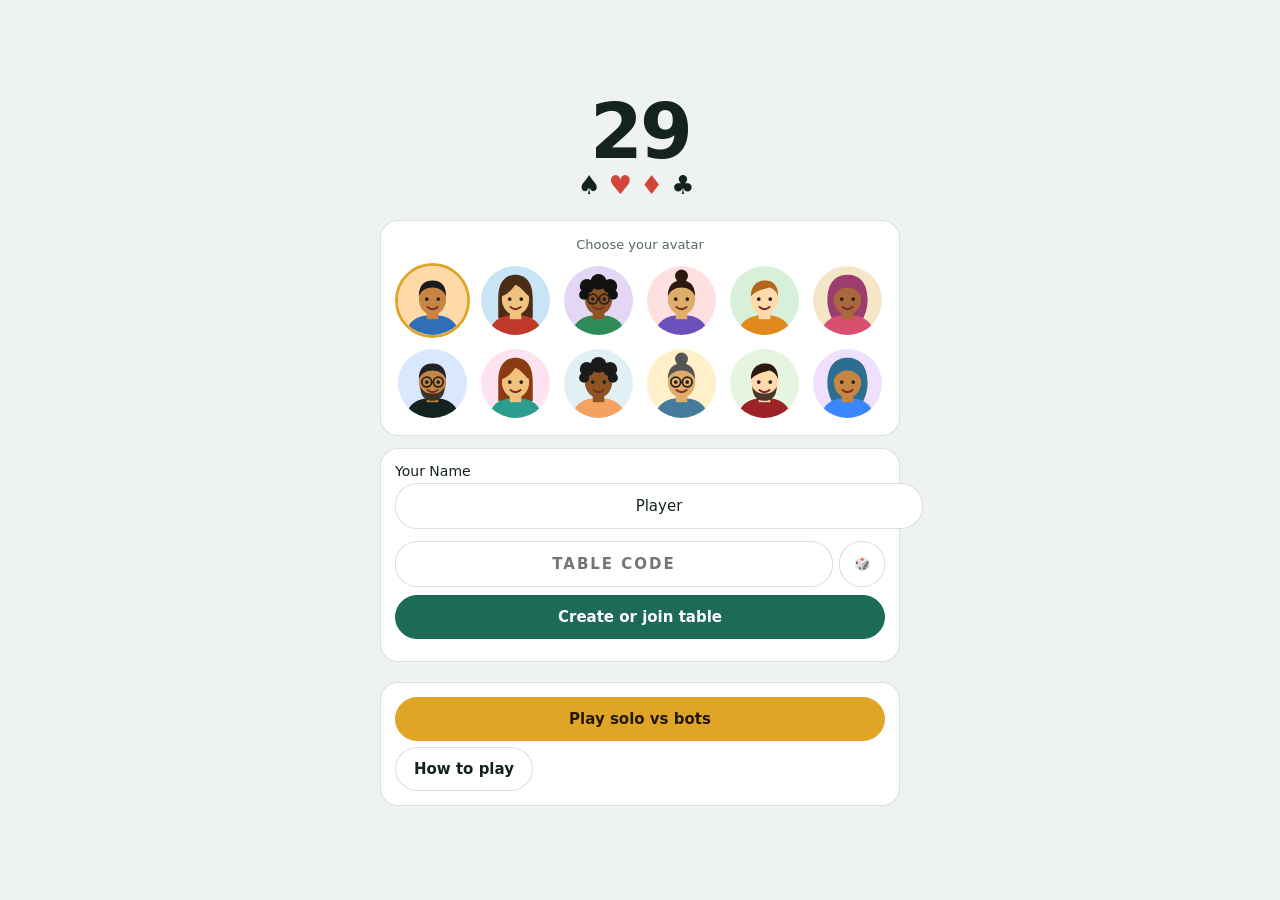
==== commit d5a95a85: "fix: generateCode with JS syntax, preserve input values, add no-cache headers, remove old UI files -" ====
--- a/29_Card_Game_v10.html
+++ b/29_Card_Game_v10.html
@@ -613,7 +613,8 @@
   else{lmsg='Connecting...';render();setTimeout(()=>joinT(),1000)}
 }
 function generateCode(){
-  code=''.join(random.choices('ABCDEFGHJKLMNPQRSTUVWXYZ23456789',k=6));
+  const chars='ABCDEFGHJKLMNPQRSTUVWXYZ23456789';
+  code=Array.from({length:6},()=>chars[Math.floor(Math.random()*chars.length)]).join('');
   renderLobby();
 }
 function sit(i){
@@ -677,9 +678,9 @@
   }else{
     // Not in a room yet — show lobby with code entry
     h+='<div class="lcard">';
-    h+='<div class="form-group" style="margin-bottom:12px"><label style="display:block;text-align:left;margin-bottom:4px;font-size:14px">Your Name</label><input id="playerName" placeholder="Enter your name" maxlength="16" style="width:100%;text-align:center"></div>';
+    h+='<div class="form-group" style="margin-bottom:12px"><label style="display:block;text-align:left;margin-bottom:4px;font-size:14px">Your Name</label><input id="playerName" value="'+(uname||'')+'" placeholder="Enter your name" maxlength="16" style="width:100%;text-align:center"></div>';
     h+='<div style="display:flex;gap:6px;margin-bottom:8px">';
-    h+='<input id="code" placeholder="Table code" maxlength="8" style="flex:1;text-align:center;text-transform:uppercase;letter-spacing:2px;font-weight:700" aria-label="Table code">'+
+    h+='<input id="code" value="'+(code||'')+'" placeholder="Table code" maxlength="8" style="flex:1;text-align:center;text-transform:uppercase;letter-spacing:2px;font-weight:700" aria-label="Table code">'+
     '<button class="sm" onclick="generateCode()" style="padding:0 14px" aria-label="Generate code">🎲</button>';
     h+='</div>';
     h+='<button class="pri" style="width:100%;margin-bottom:8px" onclick="joinT()">Create or join table</button>';
